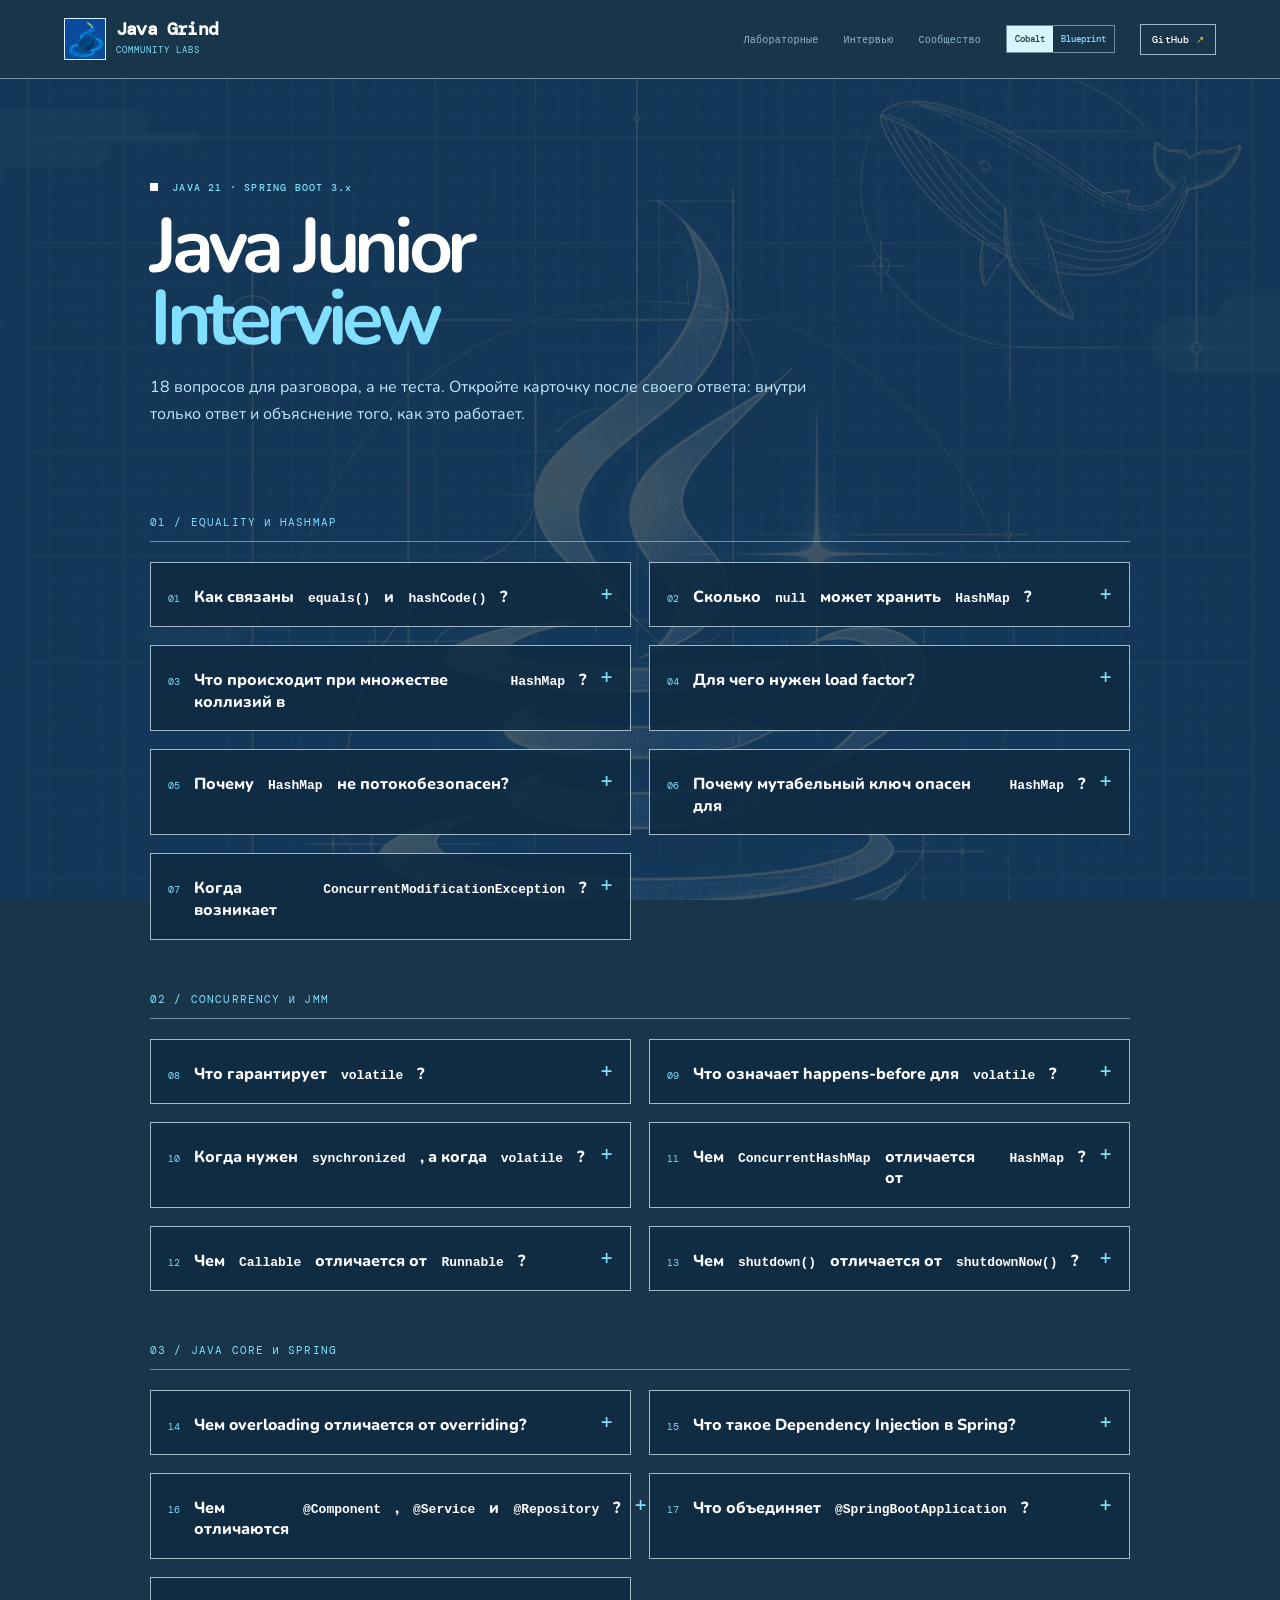
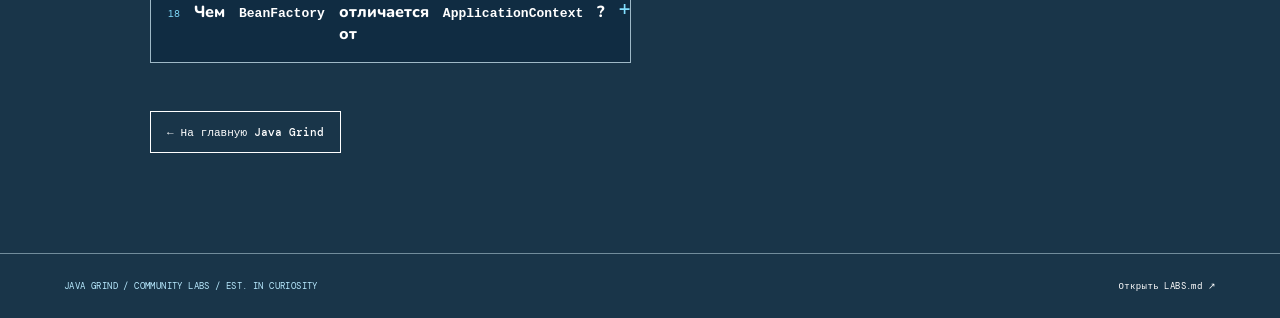
==== web/interview.html @ 09cecf31 "Java inteview" ====
<!doctype html>
<html lang="ru">
  <head>
    <meta charset="UTF-8" />
    <meta name="viewport" content="width=device-width, initial-scale=1.0" />
    <meta name="description" content="Java Junior Interview: 18 вопросов с ответами и объяснениями для Java 21 и Spring Boot 3.x" />
    <title>Java Junior Interview — Java Grind</title>
    <link id="favicon" rel="icon" type="image/png" href="favicon.png" />
    <link rel="stylesheet" href="styles.css" />
  </head>
  <body class="sky-theme">
    <div class="sky-bg" aria-hidden="true"><i class="cloud cloud-one"></i><i class="cloud cloud-two"></i><i class="cloud cloud-three"></i></div>
    <header class="site-header">
      <a class="brand" href="index.html" aria-label="Java Grind — на главную"><span class="brand-orb"><img src="assets/java-grind-mark-blueprint.png" alt="" /></span><span><b>Java</b> Grind<small>community labs</small></span></a>
      <nav aria-label="Основная навигация">
        <a href="index.html#map">Лабораторные</a><a href="interview.html" aria-current="page">Интервью</a><a href="index.html#contribute">Сообщество</a>
        <div class="theme-switch" role="group" aria-label="Цветовая схема сайта"><button type="button" data-theme="sky">Cobalt</button><button type="button" data-theme="cloud">Blueprint</button></div>
        <a class="github-link" href="https://github.com/Java-Grind" target="_blank" rel="noreferrer">GitHub <span>↗</span></a>
      </nav>
    </header>
    <main class="interview-page">
      <div class="page-intro">
        <p class="eyebrow"><span></span> JAVA 21 · SPRING BOOT 3.x</p>
        <h1>Java Junior<br /><em>Interview</em></h1>
        <p class="lead">18 вопросов для разговора, а не теста. Откройте карточку после своего ответа: внутри только ответ и объяснение того, как это работает.</p>
      </div>
      <section class="interview-grid" aria-label="Вопросы Java Junior Interview">
        <h2 class="interview-group">01 / EQUALITY И HASHMAP</h2>
        <details class="qa-card"><summary><span class="qa-number">01</span>Как связаны <code>equals()</code> и <code>hashCode()</code>?</summary><div class="qa-content"><p><strong>Ответ.</strong> Если объекты равны по <code>equals()</code>, их <code>hashCode()</code> обязан совпадать; обратное неверно.</p><p><strong>Объяснение.</strong> Одинаковый хеш не является уникальным ID: возможны коллизии. <code>HashMap</code> сначала выбирает бакет по хешу, затем сравнивает ключи через <code>equals()</code>.</p></div></details>
        <details class="qa-card"><summary><span class="qa-number">02</span>Сколько <code>null</code> может хранить <code>HashMap</code>?</summary><div class="qa-content"><p><strong>Ответ.</strong> Один ключ <code>null</code> и сколько угодно значений <code>null</code>.</p><p><strong>Объяснение.</strong> Ключи уникальны: повторный <code>put(null, value)</code> заменит прежнее значение. <code>ConcurrentHashMap</code> не разрешает <code>null</code> ни для ключей, ни для значений.</p></div></details>
        <details class="qa-card"><summary><span class="qa-number">03</span>Что происходит при множестве коллизий в <code>HashMap</code>?</summary><div class="qa-content"><p><strong>Ответ.</strong> Длинная цепочка элементов в бакете может стать красно-чёрным деревом.</p><p><strong>Объяснение.</strong> Это снижает худший поиск с O(n) до O(log n). В Java 8+ переход зависит от длины цепочки и размера таблицы; это деталь реализации, не контракт API.</p></div></details>
        <details class="qa-card"><summary><span class="qa-number">04</span>Для чего нужен load factor?</summary><div class="qa-content"><p><strong>Ответ.</strong> Он определяет, когда таблицу нужно увеличить.</p><p><strong>Объяснение.</strong> При стандартном factor <code>0.75</code> у capacity 16 порог равен 12. Большее значение экономит память, но повышает вероятность коллизий.</p></div></details>
        <details class="qa-card"><summary><span class="qa-number">05</span>Почему <code>HashMap</code> не потокобезопасен?</summary><div class="qa-content"><p><strong>Ответ.</strong> Параллельные изменения могут потерять данные или показать неконсистентное состояние.</p><p><strong>Объяснение.</strong> <code>put()</code> состоит из нескольких действий: поиск бакета, изменение цепочки, иногда resize и публикация результата. Для конкурентной записи используйте подходящую синхронизацию или <code>ConcurrentHashMap</code>.</p></div></details>
        <details class="qa-card"><summary><span class="qa-number">06</span>Почему мутабельный ключ опасен для <code>HashMap</code>?</summary><div class="qa-content"><p><strong>Ответ.</strong> Ключ может перестать находиться после изменения.</p><p><strong>Объяснение.</strong> Если изменить поле из <code>equals()</code>/<code>hashCode()</code>, объект останется в старом бакете, а поиск начнётся по новому хешу. Выбирайте immutable-ключи: <code>String</code>, <code>UUID</code>, <code>record</code>.</p></div></details>
        <details class="qa-card"><summary><span class="qa-number">07</span>Когда возникает <code>ConcurrentModificationException</code>?</summary><div class="qa-content"><p><strong>Ответ.</strong> При структурном изменении обычной коллекции во время fail-fast итерации не через сам итератор.</p><p><strong>Объяснение.</strong> В одном потоке удаляйте через <code>Iterator.remove()</code> или <code>removeIf</code>. Исключение не является гарантией потокобезопасности.</p></div></details>

        <h2 class="interview-group">02 / CONCURRENCY И JMM</h2>
        <details class="qa-card"><summary><span class="qa-number">08</span>Что гарантирует <code>volatile</code>?</summary><div class="qa-content"><p><strong>Ответ.</strong> Видимость изменений и ограничения упорядочивания, но не атомарность составных операций.</p><p><strong>Объяснение.</strong> <code>volatile boolean running</code> подходит для флага. <code>counter++</code> — это чтение, вычисление и запись, поэтому нужен <code>AtomicInteger</code> или синхронизация.</p></div></details>
        <details class="qa-card"><summary><span class="qa-number">09</span>Что означает happens-before для <code>volatile</code>?</summary><div class="qa-content"><p><strong>Ответ.</strong> Запись в volatile-переменную happens-before последующему чтению этой же переменной другим потоком.</p><p><strong>Объяснение.</strong> Это правило Java Memory Model обеспечивает наблюдаемость записанного состояния через volatile-флаг.</p></div></details>
        <details class="qa-card"><summary><span class="qa-number">10</span>Когда нужен <code>synchronized</code>, а когда <code>volatile</code>?</summary><div class="qa-content"><p><strong>Ответ.</strong> <code>volatile</code> — для видимости простого состояния, <code>synchronized</code> — для связанных операций.</p><p><strong>Объяснение.</strong> Проверка и изменение, например «если есть место, забронировать», должны выполняться атомарно; одного <code>volatile</code> здесь недостаточно.</p></div></details>
        <details class="qa-card"><summary><span class="qa-number">11</span>Чем <code>ConcurrentHashMap</code> отличается от <code>HashMap</code>?</summary><div class="qa-content"><p><strong>Ответ.</strong> Он создан для безопасного конкурентного доступа.</p><p><strong>Объяснение.</strong> Современная реализация использует CAS и локальную синхронизацию. Последовательность <code>get()</code> + <code>put()</code> всё равно не атомарна: для неё есть <code>compute()</code> и <code>putIfAbsent()</code>.</p></div></details>
        <details class="qa-card"><summary><span class="qa-number">12</span>Чем <code>Callable</code> отличается от <code>Runnable</code>?</summary><div class="qa-content"><p><strong>Ответ.</strong> <code>Callable</code> возвращает результат и может бросать checked exceptions.</p><p><strong>Объяснение.</strong> <code>Runnable.run()</code> возвращает <code>void</code>. При отправке <code>Callable</code> в executor результат получают через <code>Future.get()</code>.</p></div></details>
        <details class="qa-card"><summary><span class="qa-number">13</span>Чем <code>shutdown()</code> отличается от <code>shutdownNow()</code>?</summary><div class="qa-content"><p><strong>Ответ.</strong> Первый метод не принимает новые задачи и ждёт уже поданные; второй запрашивает немедленную остановку.</p><p><strong>Объяснение.</strong> <code>shutdownNow()</code> прерывает работающие потоки и возвращает невыполненные задачи, но задача должна сама корректно реагировать на interrupt.</p></div></details>

        <h2 class="interview-group">03 / JAVA CORE И SPRING</h2>
        <details class="qa-card"><summary><span class="qa-number">14</span>Чем overloading отличается от overriding?</summary><div class="qa-content"><p><strong>Ответ.</strong> Overloading выбирается компилятором по параметрам; overriding — во время выполнения по реальному типу объекта.</p><p><strong>Объяснение.</strong> Перегрузка — методы с одинаковым именем и разными списками параметров. Переопределение — новая реализация у подкласса; <code>static</code>, <code>private</code> и <code>final</code> методы не переопределяются.</p></div></details>
        <details class="qa-card"><summary><span class="qa-number">15</span>Что такое Dependency Injection в Spring?</summary><div class="qa-content"><p><strong>Ответ.</strong> Контейнер передаёт зависимости объекту вместо того, чтобы объект создавал их сам.</p><p><strong>Объяснение.</strong> Предпочтительна constructor injection: обязательные зависимости видны в сигнатуре и класс проще тестировать. В Spring Boot 3.x при единственном конструкторе <code>@Autowired</code> не нужен.</p></div></details>
        <details class="qa-card"><summary><span class="qa-number">16</span>Чем отличаются <code>@Component</code>, <code>@Service</code> и <code>@Repository</code>?</summary><div class="qa-content"><p><strong>Ответ.</strong> Это стереотипы компонентов Spring с разной ролью.</p><p><strong>Объяснение.</strong> Все находятся component scan. <code>@Service</code> обозначает бизнес-логику, <code>@Repository</code> — слой данных и перевод persistence-исключений, <code>@Component</code> — общий вариант.</p></div></details>
        <details class="qa-card"><summary><span class="qa-number">17</span>Что объединяет <code>@SpringBootApplication</code>?</summary><div class="qa-content"><p><strong>Ответ.</strong> Конфигурацию, component scanning и auto-configuration.</p><p><strong>Объяснение.</strong> Это композиция <code>@SpringBootConfiguration</code>, <code>@EnableAutoConfiguration</code> и <code>@ComponentScan</code>. Поэтому главный класс обычно размещают в корневом пакете.</p></div></details>
        <details class="qa-card"><summary><span class="qa-number">18</span>Чем <code>BeanFactory</code> отличается от <code>ApplicationContext</code>?</summary><div class="qa-content"><p><strong>Ответ.</strong> <code>BeanFactory</code> — минимальный IoC-контейнер; <code>ApplicationContext</code> — более функциональная надстройка.</p><p><strong>Объяснение.</strong> Контекст добавляет события, ресурсы, i18n, environment и обычную инфраструктуру Spring. В Spring Boot-приложении используют именно <code>ApplicationContext</code>.</p></div></details>
      </section>
      <a class="button button-quiet interview-return" href="index.html">← На главную Java Grind</a>
    </main>
    <footer><span>JAVA GRIND / COMMUNITY LABS / EST. IN CURIOSITY</span><a href="../LABS.md">Открыть LABS.md ↗</a></footer>
    <script src="app.js"></script>
  </body>
</html>
---- web/styles.css ----
@import url('https://fonts.googleapis.com/css2?family=DM+Mono:wght@400;500&family=Nunito:wght@400;600;700;800;900&family=Playfair+Display:ital,wght@0,500;0,600;1,500;1,600&display=swap');

:root { --ink:#243f77; --deep:#163465; --blue:#75bdf0; --sky:#bde8ff; --cloud:#fffdf7; --cream:#fff8e8; --mint:#b9edce; --grass:#79c88f; --peach:#ffc3ac; --yellow:#ffe47a; --line:rgba(36,63,119,.17); --mono:"DM Mono",ui-monospace,monospace; --round:"Nunito",ui-rounded,system-ui,sans-serif; }
* { box-sizing:border-box; }
html { scroll-behavior:smooth; }
body { min-width:320px; margin:0; overflow-x:hidden; color:var(--ink); background:var(--cream); font-family:var(--round); }
a { color:inherit; }
.sky-bg { position:fixed; z-index:-1; inset:0; overflow:hidden; pointer-events:none; background:linear-gradient(180deg,#d8f1ff 0,#fff7df 58%,#eaffd8 100%); }
.cloud { position:absolute; width:180px; height:41px; border-radius:50px; opacity:.65; background:rgba(255,255,255,.82); filter:blur(1px); box-shadow:44px -23px 0 -7px rgba(255,255,255,.78),104px -8px 0 -15px rgba(255,255,255,.74); }
.cloud-one { top:14%; left:-70px; }.cloud-two { top:36%; right:-83px; transform:scale(1.35); }.cloud-three { top:68%; left:8%; transform:scale(.55); }
.site-header { height:79px; padding:0 clamp(18px,5vw,78px); display:flex; align-items:center; justify-content:space-between; border-bottom:1px solid var(--line); background:rgba(255,253,247,.69); backdrop-filter:blur(14px); position:relative; z-index:4; }
.brand { display:flex; align-items:center; gap:10px; text-decoration:none; line-height:.87; font-size:21px; font-weight:900; letter-spacing:-1.2px; }.brand b { color:#f58070; }.brand small { display:block; margin-top:6px; color:#7391bb; font:9px var(--mono); letter-spacing:.4px; text-transform:uppercase; }
.brand-orb { width:39px; height:39px; display:grid; place-items:center; overflow:hidden; border:2px solid var(--ink); border-radius:50%; background:linear-gradient(140deg,var(--yellow),#ffe9a5 45%,var(--sky)); box-shadow:2px 3px 0 var(--ink); }.brand-orb img { width:31px; height:31px; object-fit:contain; }
nav { display:flex; align-items:center; gap:25px; font:500 11px var(--mono); } nav a { text-decoration:none; } nav > a:not(.github-link) { opacity:.72; } nav > a:not(.github-link):hover { opacity:1; color:#f16e65; }
.github-link { padding:8px 11px; border:1px solid var(--ink); border-radius:99px; background:var(--cloud); box-shadow:2px 2px 0 var(--ink); }.github-link span { color:#f16e65; }
.theme-switch { display:flex; gap:2px; padding:3px; border:1px solid var(--line); border-radius:99px; background:rgba(255,255,255,.65); }.theme-switch button { padding:5px 7px; border:0; border-radius:99px; background:transparent; color:#6683ae; cursor:pointer; font:500 9px var(--mono); }.theme-switch button.active { color:var(--deep); background:var(--yellow); }
.hero { max-width:1450px; min-height:620px; margin:auto; padding:clamp(64px,10vw,132px) clamp(20px,9vw,138px) 90px; display:grid; grid-template-columns:minmax(0,1fr) minmax(330px,.83fr); gap:clamp(30px,8vw,130px); align-items:center; }
.eyebrow { margin:0 0 17px; color:#5a86b3; font:500 10px var(--mono); letter-spacing:.8px; }.eyebrow span { display:inline-block; width:8px; height:8px; margin-right:7px; border-radius:50%; background:#ff9c91; box-shadow:0 0 0 4px rgba(255,156,145,.22); }
h1,h2,p { margin-top:0; }.hero h1 { max-width:750px; margin-bottom:22px; color:var(--deep); font-size:clamp(45px,6.3vw,88px); line-height:.92; letter-spacing:-.07em; font-weight:900; }.hero h1 em,.section-intro em,.contribute em,.lab-detail h2 em { color:#f28173; font-family:"Playfair Display",Georgia,serif; font-weight:500; letter-spacing:-.09em; }
.lead { max-width:520px; color:#52749c; font-size:16px; line-height:1.65; }.hero-actions { display:flex; flex-wrap:wrap; gap:10px; margin-top:30px; }.button { display:inline-flex; align-items:center; justify-content:center; gap:12px; padding:13px 16px; border:1px solid var(--ink); border-radius:8px; text-decoration:none; font:500 11px var(--mono); transition:transform .2s,box-shadow .2s; }.button:hover { transform:translate(-2px,-2px); box-shadow:5px 5px 0 var(--ink); }.button-primary { background:var(--deep); color:#fff9e7; }.button-primary span { color:var(--yellow); }.button-quiet { background:rgba(255,255,255,.55); }.free-note { margin:22px 0 0; color:#6685ac; font-size:11px; font-weight:700; }.free-note i { display:inline-grid; place-items:center; width:16px; height:16px; margin-right:4px; border-radius:50%; background:var(--mint); color:var(--deep); font-style:normal; }
.mascot-scene { min-height:412px; position:relative; padding:35px 16px 22px; border:2px solid var(--ink); border-radius:15px; background:linear-gradient(160deg,rgba(255,255,255,.9),rgba(222,245,255,.91) 65%,rgba(221,255,205,.94)); box-shadow:9px 10px 0 rgba(36,63,119,.14),inset 0 0 0 4px rgba(255,255,255,.72); overflow:hidden; transform:rotate(1.4deg); }
.window-title,.map-window-title { position:absolute; top:0; left:0; right:0; height:28px; display:flex; align-items:center; justify-content:space-between; padding:0 10px; border-bottom:1px solid rgba(36,63,119,.3); background:linear-gradient(90deg,#8ecff7,#d4efff 65%,#ffe8b3); color:var(--deep); font:500 9px var(--mono); }.window-title span { width:10px; height:10px; border:1px solid var(--deep); border-radius:50%; background:#ffab9f; }.window-title i { font-style:normal; letter-spacing:2px; }.mascot { position:absolute; z-index:1; right:-2%; bottom:-8%; width:min(108%,480px); height:auto; filter:drop-shadow(0 14px 12px rgba(47,100,142,.19)); animation:float 5.5s ease-in-out infinite; }
.mascot-label { position:absolute; z-index:2; padding:9px 12px; border:1px solid var(--ink); border-radius:8px; background:#fffdf5; box-shadow:3px 3px 0 rgba(36,63,119,.18); color:#6381aa; font:9px/1.35 var(--mono); }.mascot-label b { color:var(--deep); }.label-one { top:76px; left:18px; transform:rotate(-5deg); }.label-two { right:20px; bottom:103px; transform:rotate(4deg); }.status-bar { position:absolute; z-index:3; right:0; bottom:0; left:0; display:flex; justify-content:space-between; padding:7px 11px; border-top:1px solid rgba(36,63,119,.25); background:rgba(255,255,255,.73); color:#52769c; font:500 8px var(--mono); }.status-bar span:first-child { color:#4caa7b; }
.map-section { padding:clamp(74px,10vw,136px) clamp(20px,9vw,138px); display:grid; grid-template-columns:minmax(210px,.55fr) minmax(510px,1.45fr); gap:clamp(45px,8vw,135px); background:rgba(255,252,240,.7); border-top:1px solid rgba(255,255,255,.8); }.section-intro h2,.contribute h2 { margin-bottom:20px; color:var(--deep); font-size:clamp(36px,4vw,58px); line-height:.94; letter-spacing:-.065em; }.section-intro > p:last-child { max-width:315px; color:#5a7ca1; font-size:14px; line-height:1.65; }
.constellation { min-height:465px; position:relative; overflow:hidden; border:2px solid var(--ink); border-radius:12px; background-color:#eaf9ff; background-image:linear-gradient(rgba(117,189,240,.13) 1px,transparent 1px),linear-gradient(90deg,rgba(117,189,240,.13) 1px,transparent 1px); background-size:19px 19px; box-shadow:8px 9px 0 rgba(36,63,119,.13); }.map-window-title { position:relative; z-index:2; background:linear-gradient(90deg,#83c9f3,#d6f0ff 70%,#c8efd4); }.routes { position:absolute; inset:28px 0 0; width:100%; height:calc(100% - 28px); }.route { fill:none; stroke:#82bfe8; stroke-width:1.5; stroke-dasharray:5 7; opacity:.75; transition:stroke-dashoffset .6s,opacity .4s; }.route-main { stroke:#f58a7f; stroke-width:2.3; }.route-draft { opacity:.38; }.constellation.is-routed .route { stroke-dashoffset:-60; opacity:1; }.constellation.is-routed .route-draft { stroke:#6fb98b; }
.lab-node,.action-node { position:absolute; z-index:1; text-decoration:none; transition:transform .24s,box-shadow .24s; }.lab-node:hover,.action-node:hover { transform:translate(-3px,-4px) rotate(0); box-shadow:7px 7px 0 rgba(36,63,119,.85); }.lab-live { width:216px; left:calc(50% - 108px); top:128px; padding:16px; border:1px solid var(--ink); border-radius:9px; background:linear-gradient(135deg,#fff0aa,#ffd3ad); box-shadow:5px 5px 0 var(--ink); transform:rotate(-2deg); }.node-number,.status { font:500 9px var(--mono); }.node-icon { display:block; margin:18px 0 11px; color:#f2766c; font-size:29px; }.lab-live strong,.lab-live small { display:block; }.lab-live strong { color:var(--deep); font-size:18px; letter-spacing:-.7px; }.lab-live small { margin-top:4px; color:#57759d; font:9px var(--mono); }.status { display:inline-block; margin-top:17px; padding:4px 6px; border:1px solid var(--ink); border-radius:99px; color:var(--deep); }
.action-node { width:149px; padding:13px 14px; border:1px solid #7cafd1; border-radius:7px; background:#fffef9; box-shadow:2px 3px 0 rgba(36,63,119,.1); }.action-node span { display:block; color:#e68378; font:9px var(--mono); }.action-node strong { display:block; margin-top:14px; color:var(--deep); font-size:12px; }.action-node small { display:block; margin-top:4px; color:#6383a8; font:9px var(--mono); }.action-idea { left:7%; top:65px; }.action-repo { right:4%; top:67px; }.action-pr { right:3%; bottom:54px; }.map-toggle { position:absolute; z-index:2; left:20px; bottom:18px; padding:0; border:0; background:none; color:var(--deep); cursor:pointer; font:500 10px var(--mono); }.map-toggle span { margin-left:7px; color:#f2776d; font-size:17px; }.tiny-whale { position:absolute; z-index:1; right:29%; bottom:23%; color:#81c5ee; font-size:37px; font-style:normal; transform:rotate(-12deg); }
.lab-detail { padding:76px clamp(20px,9vw,138px); display:grid; grid-template-columns:.55fr 1.25fr 1fr; gap:45px; align-items:start; color:#f6fbff; background:linear-gradient(125deg,#244b86,#163465 65%,#2e6691); }.detail-label,.lab-id { font:500 10px var(--mono); letter-spacing:.8px; }.detail-label { color:var(--yellow); }.lab-id { color:#a8d5f2; }.lab-id span { color:#ffaca2; }.lab-detail h2 { font-size:clamp(29px,3.4vw,50px); line-height:.95; letter-spacing:-.06em; }.detail-copy { color:#d6e9f8; font-size:14px; line-height:1.65; }.text-link { display:inline-block; margin-top:18px; padding-bottom:4px; border-bottom:1px solid var(--yellow); color:var(--yellow); font:500 11px var(--mono); text-decoration:none; }.text-link span { margin-left:8px; }
.contribute { padding:clamp(73px,10vw,126px) clamp(20px,9vw,138px); display:grid; grid-template-columns:1fr 1fr; gap:50px; background:linear-gradient(110deg,#c4f0d1,#e6ffd2 48%,#fff5be); }.contribute-copy { max-width:430px; }.contribute-copy > p { font-size:17px; line-height:1.55; }.steps { display:flex; flex-wrap:wrap; align-items:center; gap:10px; margin:29px 0; font:500 10px var(--mono); }.steps span { padding:8px 10px; border:1px solid var(--ink); border-radius:99px; background:rgba(255,255,255,.45); }.steps i { color:#f17d70; font-size:18px; font-style:normal; }
footer { display:flex; justify-content:space-between; gap:15px; padding:26px clamp(20px,5vw,78px); background:#143464; color:#afd0ec; font:9px var(--mono); letter-spacing:.4px; } footer a { color:#fff0a8; text-decoration:none; }
.cloud-theme { --sky:#c6daf4; --mint:#cbdcff; --grass:#9bb9da; --yellow:#d9e1ff; --peach:#e2c7ff; }.cloud-theme .sky-bg { background:linear-gradient(180deg,#c9d7ef,#f0efff 52%,#e6f6ff); }.cloud-theme .hero h1 em,.cloud-theme .section-intro em,.cloud-theme .contribute em,.cloud-theme .lab-detail h2 em { color:#7887d7; }.cloud-theme .mascot-scene { background:linear-gradient(160deg,#f8f9ff,#d8e7ff 67%,#e5f1ff); }.cloud-theme .brand b,.cloud-theme .node-icon,.cloud-theme .action-node span,.cloud-theme .map-toggle span { color:#7481ce; }
@keyframes float { 50% { transform:translateY(-12px) rotate(-1deg); } }
@media (max-width:980px) { .hero,.map-section { grid-template-columns:1fr; }.hero { gap:55px; }.mascot-scene { max-width:580px; width:100%; justify-self:end; }.map-section { gap:38px; }.lab-detail { grid-template-columns:.5fr 1.3fr; }.detail-copy { grid-column:2; } }
@media (max-width:680px) { .site-header { height:68px; }.brand { font-size:18px; }.brand-orb { width:34px; height:34px; } nav { gap:10px; }.site-header nav > a:not(.github-link) { display:none; }.theme-switch button { padding:5px; }.github-link { padding:7px 8px; }.hero { min-height:0; padding-top:70px; padding-bottom:70px; }.hero h1 { font-size:clamp(43px,13vw,68px); }.mascot-scene { min-height:350px; transform:none; }.mascot { width:112%; right:-9%; }.label-two { right:10px; bottom:92px; }.map-section { padding-top:68px; }.constellation { min-height:530px; }.lab-live { top:175px; left:calc(50% - 108px); }.action-idea { top:58px; left:4%; }.action-repo { top:61px; right:3%; }.action-pr { right:calc(50% - 74px); bottom:58px; }.tiny-whale { display:none; }.lab-detail { grid-template-columns:1fr; gap:15px; padding-top:62px; padding-bottom:62px; }.detail-copy { grid-column:auto; }.contribute { grid-template-columns:1fr; gap:25px; }.contribute h2 { font-size:44px; } footer { flex-direction:column; } }
@media (max-width:430px) { .theme-switch { display:none; }.mascot-scene { min-height:310px; }.label-one { top:52px; }.mascot { width:117%; }.action-node { width:132px; }.action-node strong { font-size:11px; } }

/* Blueprint + Cobalt2 skin: technical clarity under the There No Whale mascot. */
:root { --ink:#d8f4ff; --deep:#193549; --blue:#0088cc; --sky:#0066cc; --cloud:#102b42; --cream:#193549; --mint:#00aa88; --grass:#00aa88; --peach:#ff9d00; --yellow:#ffc600; --line:rgba(105,203,255,.27); }
body { color:var(--ink); background:#193549; }
.sky-bg { background:#193549 linear-gradient(115deg,rgba(25,53,73,.26),rgba(0,73,143,.14)),url("assets/blueprint-grid.jpg") center/cover fixed; }
.cloud { opacity:.24; background:#7bdcff; box-shadow:44px -23px 0 -7px #7bdcff,104px -8px 0 -15px #7bdcff; }
.site-header { background:rgba(25,53,73,.88); border-color:var(--line); }.brand { color:#fff; }.brand b { color:#ffc600; }.brand small { color:#79dfff; }.brand-orb { border-color:#ffc600; background:#193549; box-shadow:2px 3px 0 #0088cc; }
nav > a:not(.github-link) { color:#bfeaff; }.github-link { border-color:#0088cc; background:#102b42; color:#fff; box-shadow:2px 2px 0 #0088cc; }.github-link span { color:#ffc600; }.theme-switch { border-color:#0088cc; background:#102b42; }.theme-switch button { color:#8bdcff; }.theme-switch button.active { color:#193549; background:#ffc600; }
.eyebrow { color:#79dfff; }.eyebrow span { background:#ffc600; box-shadow:0 0 0 4px rgba(255,198,0,.18); }.hero h1 { color:#fff; text-shadow:3px 3px 0 rgba(0,102,204,.33); }.hero h1 em,.section-intro em,.contribute em,.lab-detail h2 em { color:#ffc600; }.lead,.free-note { color:#bfeaff; }.free-note i { background:#00aa88; color:#fff; }.button { border-color:#0088cc; }.button-primary { background:#ffc600; color:#193549; }.button-primary span { color:#0066cc; }.button-quiet { background:#102b42; color:#d8f4ff; }
.mascot-scene { border-color:#0088cc; background-color:#102b42; background-image:linear-gradient(rgba(103,215,255,.14) 1px,transparent 1px),linear-gradient(90deg,rgba(103,215,255,.14) 1px,transparent 1px),radial-gradient(circle at 70% 30%,rgba(0,136,204,.38),transparent 32%); background-size:17px 17px,17px 17px,auto; box-shadow:9px 10px 0 rgba(0,0,0,.22),inset 0 0 0 4px rgba(0,136,204,.15); }.window-title,.map-window-title { border-color:#0088cc; background:linear-gradient(90deg,#0066cc,#0088cc 70%,#00aa88); color:#fff; }.window-title span { border-color:#fff; background:#ffc600; }.mascot { filter:drop-shadow(0 14px 12px rgba(0,0,0,.38)); }.mascot-label { border-color:#0088cc; background:#193549; color:#8bdcff; box-shadow:3px 3px 0 rgba(0,0,0,.32); }.mascot-label b { color:#ffc600; }.status-bar { border-color:#0088cc; background:rgba(16,43,66,.86); color:#8bdcff; }.status-bar span:first-child { color:#4bffc9; }
.map-section { background:rgba(11,37,57,.92); border-color:rgba(0,136,204,.4); }.section-intro h2 { color:#fff; }.section-intro > p:last-child { color:#bfeaff; }.constellation { border-color:#0088cc; background-color:#193549; background-image:linear-gradient(rgba(103,215,255,.14) 1px,transparent 1px),linear-gradient(90deg,rgba(103,215,255,.14) 1px,transparent 1px); box-shadow:8px 9px 0 rgba(0,0,0,.28); }.map-window-title { background:linear-gradient(90deg,#0066cc,#0088cc 70%,#00aa88); }.route { stroke:#00a8ff; }.route-main { stroke:#ffc600; }.constellation.is-routed .route-draft { stroke:#4bffc9; }
.lab-live { border-color:#ffc600; background:linear-gradient(135deg,#17405e,#102b42); box-shadow:5px 5px 0 #0088cc; }.node-icon,.action-node span,.map-toggle span { color:#ffc600; }.lab-live strong { color:#fff; }.lab-live small { color:#8bdcff; }.status { border-color:#00aa88; color:#4bffc9; }.action-node { border-color:#0088cc; background:#102b42; box-shadow:2px 3px 0 rgba(0,0,0,.22); }.action-node strong { color:#fff; }.action-node small { color:#8bdcff; }.map-toggle { color:#d8f4ff; }.tiny-whale { color:#4bffc9; }
.lab-detail { background:linear-gradient(125deg,#102b42,#193549 65%,#164761); }.detail-label { color:#ffc600; }.lab-id { color:#8bdcff; }.lab-id span { color:#ffc600; }.detail-copy { color:#c9ebff; }.text-link { border-color:#ffc600; color:#ffc600; }.contribute { background:linear-gradient(110deg,#0d4562,#193549 58%,#102b42); }.contribute h2,.contribute-copy > p { color:#fff; }.steps span { border-color:#0088cc; background:#102b42; color:#d8f4ff; }.steps i { color:#ffc600; } footer { background:#102b42; border-top:1px solid #0088cc; color:#8bdcff; } footer a { color:#ffc600; }
.cloud-theme { --yellow:#4bffc9; --peach:#70baff; }.cloud-theme .sky-bg { background:#102b42 linear-gradient(115deg,rgba(16,43,66,.34),rgba(0,170,136,.1)),url("assets/blueprint-grid.jpg") center/cover fixed; filter:hue-rotate(18deg) saturate(.78); }.cloud-theme .hero h1 em,.cloud-theme .section-intro em,.cloud-theme .contribute em,.cloud-theme .lab-detail h2 em { color:#4bffc9; }.cloud-theme .mascot-scene { background-color:#102b42; background-image:linear-gradient(rgba(79,255,201,.12) 1px,transparent 1px),linear-gradient(90deg,rgba(79,255,201,.12) 1px,transparent 1px); }

/* Blueprint is constructed, not soft: one square-corner language everywhere. */
.brand-orb,.github-link,.theme-switch,.theme-switch button,.button,.mascot-scene,.mascot-label,.constellation,.lab-live,.action-node,.status,.steps span { border-radius:0; }
.brand-orb { width:42px; height:42px; transform:rotate(45deg); }.brand-orb img { width:38px; height:38px; transform:rotate(-45deg); }
.theme-switch { padding:0; gap:0; }.theme-switch button { padding:7px 8px; }.github-link { box-shadow:3px 3px 0 #0088cc; }
.button,.lab-live,.action-node,.mascot-label { box-shadow:4px 4px 0 rgba(0,0,0,.28); }.status { border-left-width:3px; }

/* Keep the blueprint visible without sacrificing the primary message. */
.hero .lead { max-width:540px; margin-bottom:0; padding:14px 17px; border:1px solid #0088cc; border-left:4px solid #ffc600; background:rgba(16,43,66,.93); color:#fff; box-shadow:4px 4px 0 rgba(0,0,0,.24); }
.free-note { display:inline-flex; align-items:center; padding:8px 11px; border:1px solid rgba(0,136,204,.85); background:rgba(16,43,66,.9); color:#d8f4ff; box-shadow:3px 3px 0 rgba(0,0,0,.22); }

/* Java Grind blueprint system, based on the supplied engineering reference. */
body { background:#193549; }
.sky-bg { opacity:.16; background:#193549 url("assets/java-grind-blueprint-reference.png") center top/cover fixed; filter:none; }
.site-header { border-bottom:1px solid rgba(220,246,255,.48); background:#193549; backdrop-filter:none; }
.brand { font-family:var(--mono); font-size:18px; letter-spacing:-.8px; }.brand b { color:#fff; }.brand small { color:#82dfff; letter-spacing:1px; }.brand-orb { border:1px solid #d8f4ff; background:#0b4a9c; box-shadow:none; transform:none; }.brand-orb img { width:39px; height:39px; transform:none; }
nav { font-size:10px; letter-spacing:.25px; }.github-link,.theme-switch,.theme-switch button,.button,.mascot-scene,.mascot-label,.constellation,.lab-live,.action-node,.status,.steps span { border-radius:0; }
.github-link { border-color:rgba(220,246,255,.7); background:#193549; box-shadow:none; }.theme-switch { border-color:rgba(220,246,255,.45); background:#193549; }.theme-switch button.active { background:#d8f4ff; color:#193549; }
.hero { min-height:650px; padding-top:clamp(72px,10vw,132px); padding-bottom:clamp(72px,9vw,110px); align-items:center; }.hero h1 { color:#fff; font-family:var(--round); font-size:clamp(46px,6.1vw,82px); text-shadow:none; }.hero h1 em,.section-intro em,.contribute em,.lab-detail h2 em { color:#82dfff; font-family:inherit; font-style:normal; font-weight:900; letter-spacing:inherit; }.eyebrow { color:#82dfff; letter-spacing:1.2px; }.eyebrow span { border-radius:0; background:#fff; box-shadow:none; }.hero .lead { border-color:rgba(220,246,255,.62); border-left:1px solid #fff; background:rgba(25,53,73,.9); box-shadow:none; }.hero-actions { margin-top:20px; }.button { border-color:#fff; box-shadow:none; }.button:hover { box-shadow:none; transform:translate(-1px,-1px); }.button-primary { background:#fff; color:#193549; }.button-primary span { color:#0066cc; }.button-quiet { background:#193549; color:#fff; }.free-note { border-color:rgba(220,246,255,.55); background:rgba(25,53,73,.9); box-shadow:none; }.free-note i { border-radius:0; background:#82dfff; color:#193549; }
.mascot-scene { min-height:520px; padding:31px 0 0; border:1px solid rgba(220,246,255,.75); background:#0b4a9c url("assets/java-grind-blueprint-reference.png") center/cover no-repeat; box-shadow:none; transform:none; }.mascot-scene::after { content:"JAVA GRIND / BLUEPRINT 01"; position:absolute; right:12px; bottom:9px; color:rgba(255,255,255,.82); font:9px var(--mono); letter-spacing:1px; }.window-title { height:30px; border-color:rgba(220,246,255,.6); background:rgba(25,53,73,.74); color:#fff; }.window-title span { border-color:#fff; background:#82dfff; }.mascot,.mascot-label { display:none; }.status-bar { border-color:rgba(220,246,255,.55); background:rgba(25,53,73,.87); color:#d8f4ff; }
.map-section { border-top:1px solid rgba(220,246,255,.35); background:#102b42; }.section-intro h2 { color:#fff; }.section-intro > p:last-child { color:#c9ebff; }.constellation { border-color:rgba(220,246,255,.75); background-color:#0b4a9c; background-image:linear-gradient(rgba(220,246,255,.16) 1px,transparent 1px),linear-gradient(90deg,rgba(220,246,255,.16) 1px,transparent 1px); background-size:24px 24px; box-shadow:none; }.map-window-title { border-color:rgba(220,246,255,.6); background:#193549; color:#fff; }.route { stroke:#b3eaff; }.route-main { stroke:#fff; }.lab-live { border-color:#fff; background:#193549; box-shadow:none; transform:none; }.lab-live:hover,.action-node:hover { box-shadow:none; transform:translate(-2px,-2px); }.node-icon,.action-node span,.map-toggle span { color:#82dfff; }.lab-live strong,.action-node strong { color:#fff; }.lab-live small,.action-node small { color:#b8eaff; }.status { border-color:#82dfff; color:#82dfff; }.action-node { border-color:rgba(220,246,255,.75); background:#193549; box-shadow:none; }.map-toggle { color:#fff; }.tiny-whale { color:#fff; }
.lab-detail { border-top:1px solid rgba(220,246,255,.38); background:#193549; }.detail-label { color:#82dfff; }.lab-id { color:#b8eaff; }.lab-id span { color:#fff; }.detail-copy { color:#d8f4ff; }.text-link { border-color:#fff; color:#fff; }.contribute { border-top:1px solid rgba(220,246,255,.38); background:#0b4a9c; }.contribute h2,.contribute-copy > p { color:#fff; }.steps span { border-color:rgba(220,246,255,.75); background:#193549; color:#fff; }.steps i { color:#82dfff; } footer { border-top:1px solid rgba(220,246,255,.45); background:#193549; color:#b8eaff; } footer a { color:#fff; }
@media (max-width:680px) { .mascot-scene { min-height:360px; }.hero { padding-top:65px; }.hero h1 { font-size:clamp(43px,12vw,61px); } }

/* Interview knowledge base */
.interview-preview { display:grid; grid-template-columns:minmax(0,1fr) minmax(280px,.9fr); gap:clamp(36px,8vw,125px); align-items:center; padding:clamp(72px,10vw,128px) clamp(20px,9vw,138px); border-top:1px solid rgba(220,246,255,.38); background:#0b4a9c; }.interview-preview h2 { margin:0; color:#fff; font-size:clamp(38px,4.4vw,64px); line-height:.92; letter-spacing:-.065em; }.interview-preview-copy { max-width:505px; color:#d8f4ff; font-size:16px; line-height:1.65; }.interview-tags { display:flex; flex-wrap:wrap; gap:8px; margin:25px 0; }.interview-tags span { padding:7px 9px; border:1px solid rgba(220,246,255,.75); color:#fff; font:10px var(--mono); }
.interview-page { max-width:1120px; margin:auto; padding:clamp(58px,8vw,110px) clamp(20px,6vw,70px) 100px; }.interview-page .page-intro { max-width:760px; margin-bottom:54px; }.interview-page h1 { margin:0 0 20px; color:#fff; font-size:clamp(43px,6vw,78px); line-height:.93; letter-spacing:-.07em; }.interview-page h1 em { color:#82dfff; font-style:normal; }.interview-page .lead { max-width:680px; }.interview-grid { display:grid; grid-template-columns:repeat(2,minmax(0,1fr)); gap:18px; }.interview-group { grid-column:1 / -1; margin:34px 0 2px; padding-bottom:12px; border-bottom:1px solid rgba(220,246,255,.45); color:#82dfff; font:11px var(--mono); letter-spacing:1.15px; }.qa-card { border:1px solid rgba(220,246,255,.7); background:rgba(16,43,66,.87); }.qa-card summary { display:flex; gap:14px; align-items:baseline; padding:17px; color:#fff; cursor:pointer; font-weight:800; line-height:1.35; list-style:none; }.qa-card summary::-webkit-details-marker { display:none; }.qa-card summary::after { content:"+"; margin-left:auto; color:#82dfff; font:22px var(--mono); }.qa-card[open] summary::after { content:"−"; }.qa-number { flex:0 0 auto; color:#82dfff; font:10px var(--mono); }.qa-content { padding:0 17px 19px; border-top:1px solid rgba(220,246,255,.25); color:#d8f4ff; font-size:14px; line-height:1.65; }.qa-content p { margin:15px 0 0; }.qa-content strong { color:#fff; }.qa-content code { padding:2px 4px; background:#193549; color:#82dfff; font:12px var(--mono); }.interview-return { display:inline-flex; margin-top:48px; }
@media (max-width:680px) { .interview-preview,.interview-grid { grid-template-columns:1fr; }.interview-page { padding-top:58px; }.interview-group { margin-top:24px; } }
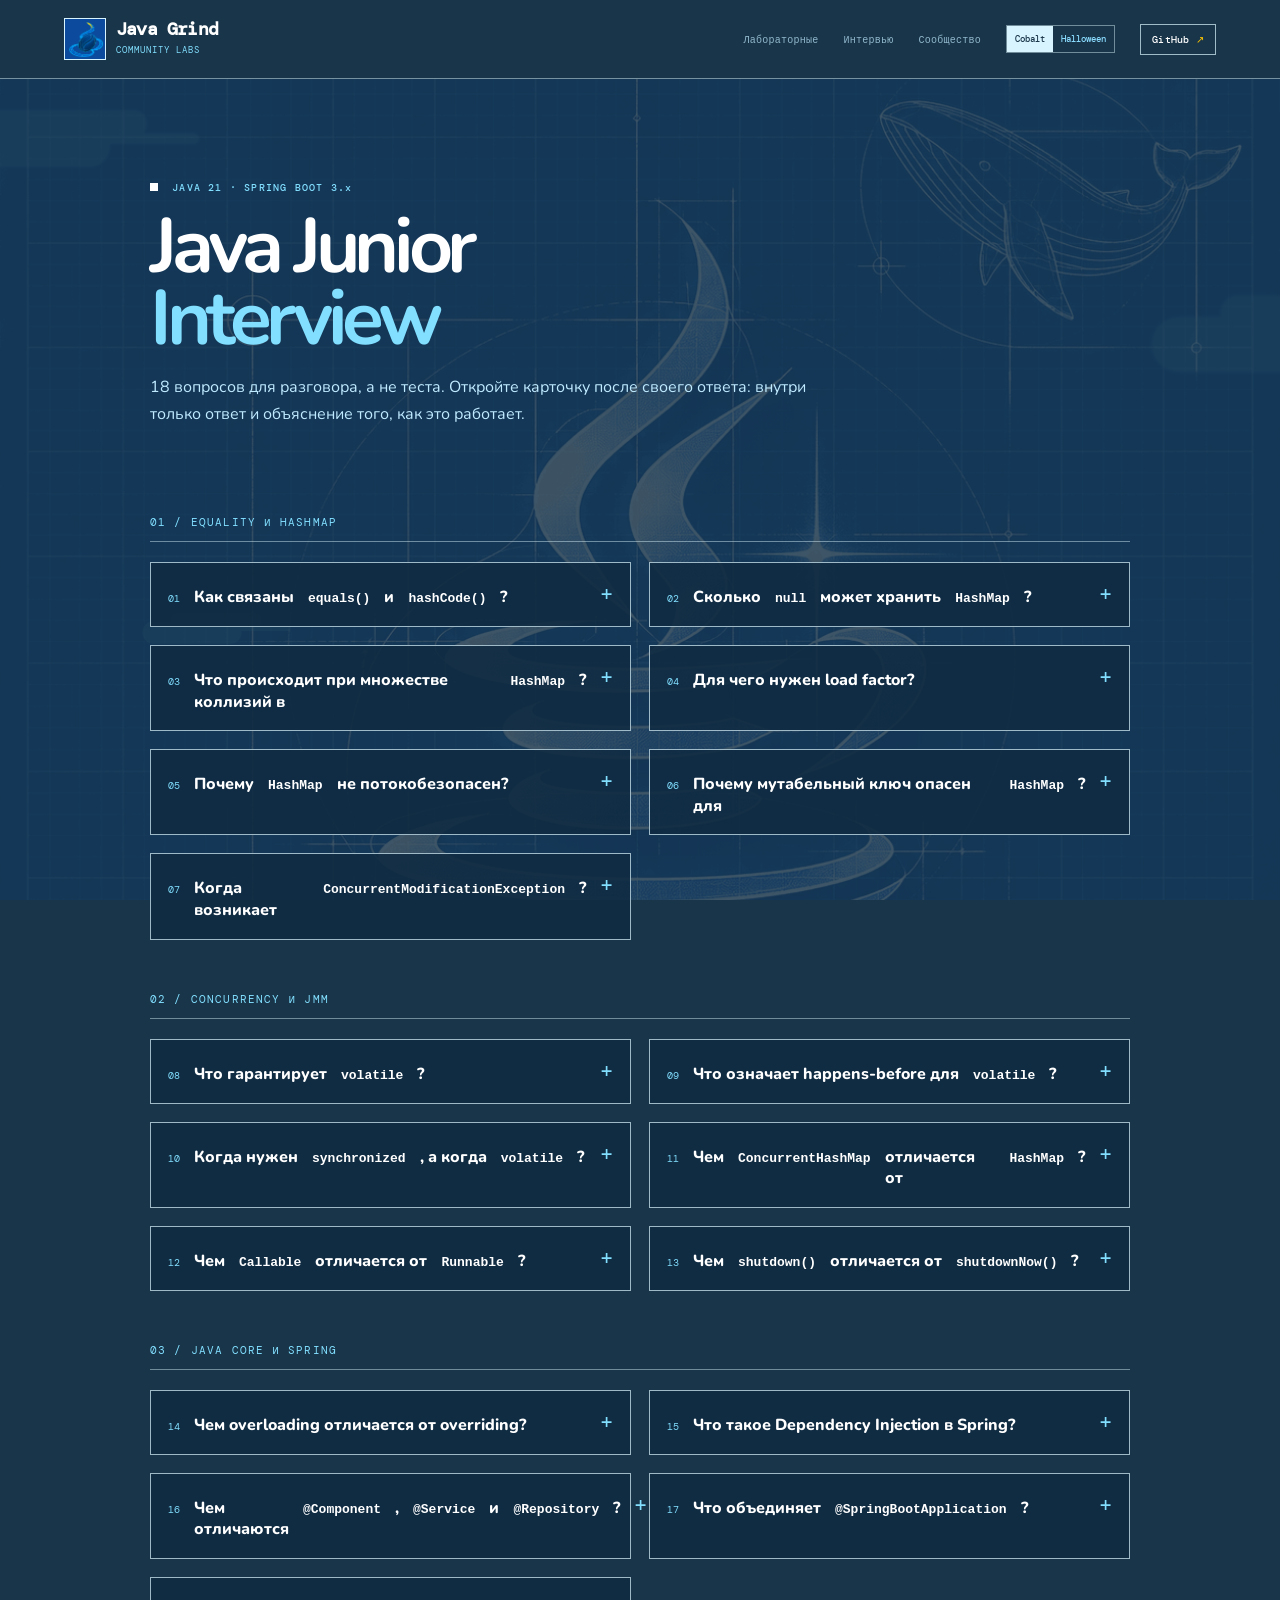
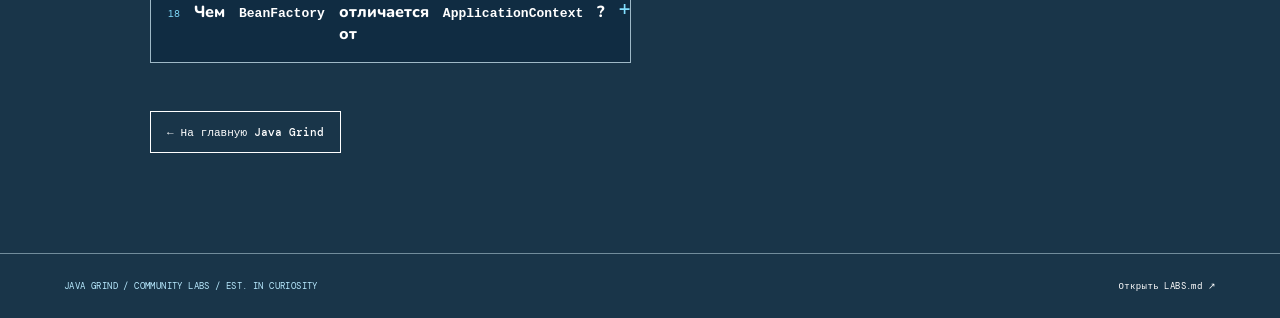
==== commit 872d6b33: "Spooky;5u" ====
--- a/web/interview.html
+++ b/web/interview.html
@@ -11,10 +11,10 @@
   <body class="sky-theme">
     <div class="sky-bg" aria-hidden="true"><i class="cloud cloud-one"></i><i class="cloud cloud-two"></i><i class="cloud cloud-three"></i></div>
     <header class="site-header">
-      <a class="brand" href="index.html" aria-label="Java Grind — на главную"><span class="brand-orb"><img src="assets/java-grind-mark-blueprint.png" alt="" /></span><span><b>Java</b> Grind<small>community labs</small></span></a>
+      <a class="brand" href="index.html" aria-label="Java Grind — на главную"><span class="brand-orb"><img data-brand-mark src="assets/java-grind-mark-blueprint.png" alt="" /></span><span><b>Java</b> Grind<small>community labs</small></span></a>
       <nav aria-label="Основная навигация">
         <a href="index.html#map">Лабораторные</a><a href="interview.html" aria-current="page">Интервью</a><a href="index.html#contribute">Сообщество</a>
-        <div class="theme-switch" role="group" aria-label="Цветовая схема сайта"><button type="button" data-theme="sky">Cobalt</button><button type="button" data-theme="cloud">Blueprint</button></div>
+        <div class="theme-switch" role="group" aria-label="Цветовая схема сайта"><button type="button" data-theme="sky">Cobalt</button><button type="button" data-theme="halloween">Halloween</button></div>
         <a class="github-link" href="https://github.com/Java-Grind" target="_blank" rel="noreferrer">GitHub <span>↗</span></a>
       </nav>
     </header>
--- a/web/styles.css
+++ b/web/styles.css
@@ -75,3 +75,13 @@
 .interview-preview { display:grid; grid-template-columns:minmax(0,1fr) minmax(280px,.9fr); gap:clamp(36px,8vw,125px); align-items:center; padding:clamp(72px,10vw,128px) clamp(20px,9vw,138px); border-top:1px solid rgba(220,246,255,.38); background:#0b4a9c; }.interview-preview h2 { margin:0; color:#fff; font-size:clamp(38px,4.4vw,64px); line-height:.92; letter-spacing:-.065em; }.interview-preview-copy { max-width:505px; color:#d8f4ff; font-size:16px; line-height:1.65; }.interview-tags { display:flex; flex-wrap:wrap; gap:8px; margin:25px 0; }.interview-tags span { padding:7px 9px; border:1px solid rgba(220,246,255,.75); color:#fff; font:10px var(--mono); }
 .interview-page { max-width:1120px; margin:auto; padding:clamp(58px,8vw,110px) clamp(20px,6vw,70px) 100px; }.interview-page .page-intro { max-width:760px; margin-bottom:54px; }.interview-page h1 { margin:0 0 20px; color:#fff; font-size:clamp(43px,6vw,78px); line-height:.93; letter-spacing:-.07em; }.interview-page h1 em { color:#82dfff; font-style:normal; }.interview-page .lead { max-width:680px; }.interview-grid { display:grid; grid-template-columns:repeat(2,minmax(0,1fr)); gap:18px; }.interview-group { grid-column:1 / -1; margin:34px 0 2px; padding-bottom:12px; border-bottom:1px solid rgba(220,246,255,.45); color:#82dfff; font:11px var(--mono); letter-spacing:1.15px; }.qa-card { border:1px solid rgba(220,246,255,.7); background:rgba(16,43,66,.87); }.qa-card summary { display:flex; gap:14px; align-items:baseline; padding:17px; color:#fff; cursor:pointer; font-weight:800; line-height:1.35; list-style:none; }.qa-card summary::-webkit-details-marker { display:none; }.qa-card summary::after { content:"+"; margin-left:auto; color:#82dfff; font:22px var(--mono); }.qa-card[open] summary::after { content:"−"; }.qa-number { flex:0 0 auto; color:#82dfff; font:10px var(--mono); }.qa-content { padding:0 17px 19px; border-top:1px solid rgba(220,246,255,.25); color:#d8f4ff; font-size:14px; line-height:1.65; }.qa-content p { margin:15px 0 0; }.qa-content strong { color:#fff; }.qa-content code { padding:2px 4px; background:#193549; color:#82dfff; font:12px var(--mono); }.interview-return { display:inline-flex; margin-top:48px; }
 @media (max-width:680px) { .interview-preview,.interview-grid { grid-template-columns:1fr; }.interview-page { padding-top:58px; }.interview-group { margin-top:24px; } }
+
+/* Halloween: a calm midnight lab, warm pumpkin signals, and a little spooky atmosphere. */
+.halloween-theme { --ink:#f4dfb2; --deep:#190e2a; --blue:#7854a8; --sky:#31194b; --cloud:#21102f; --cream:#160b24; --mint:#8ed3a1; --grass:#41704b; --peach:#f06a2a; --yellow:#ffb52a; --line:rgba(255,202,112,.25); color:#f6ead1; background:#160b24; }
+.halloween-theme .sky-bg { opacity:1; background:radial-gradient(circle at 76% 16%,rgba(255,205,111,.96) 0 3.7%,transparent 3.85%),radial-gradient(circle at 22% 76%,rgba(117,60,150,.34),transparent 26%),linear-gradient(154deg,#130820 0%,#27103a 47%,#4a1d39 100%); filter:none; }
+.halloween-theme .sky-bg::before { content:""; position:absolute; inset:0; background-image:radial-gradient(circle,rgba(255,235,184,.85) 0 1px,transparent 1.45px),radial-gradient(circle,rgba(255,235,184,.55) 0 1px,transparent 1.4px); background-position:12% 21%,62% 38%; background-size:87px 91px,131px 119px; opacity:.72; }
+.halloween-theme .cloud { display:none; }.halloween-theme .site-header { border-color:rgba(255,189,85,.38); background:rgba(22,11,36,.91); }.halloween-theme .brand { color:#fff3d7; }.halloween-theme .brand b { color:#ffb52a; }.halloween-theme .brand small { color:#d8a9ff; }.halloween-theme .brand-orb { border-color:#ffb52a; background:#2c1241; }.halloween-theme nav > a:not(.github-link) { color:#f3dfbe; }.halloween-theme nav > a:not(.github-link):hover { color:#ffb52a; }.halloween-theme .github-link,.halloween-theme .theme-switch { border-color:rgba(255,189,85,.57); background:#271137; color:#fff3d7; }.halloween-theme .github-link { box-shadow:none; }.halloween-theme .github-link span { color:#ffb52a; }.halloween-theme .theme-switch button { color:#d8a9ff; }.halloween-theme .theme-switch button.active { background:#ffb52a; color:#190e2a; }
+.halloween-theme .hero h1,.halloween-theme .section-intro h2,.halloween-theme .contribute h2,.halloween-theme .interview-preview h2,.halloween-theme .interview-page h1 { color:#fff3d7; }.halloween-theme .hero h1 em,.halloween-theme .section-intro em,.halloween-theme .contribute em,.halloween-theme .lab-detail h2 em,.halloween-theme .interview-page h1 em { color:#ff9d3b; }.halloween-theme .eyebrow { color:#d8a9ff; }.halloween-theme .eyebrow span { background:#ffb52a; }.halloween-theme .lead,.halloween-theme .free-note,.halloween-theme .section-intro > p:last-child,.halloween-theme .interview-preview-copy { color:#e6d3dc; }.halloween-theme .hero .lead,.halloween-theme .free-note { background:rgba(24,11,38,.74); }.halloween-theme .button { border-color:#ffbd55; }.halloween-theme .button-primary { background:#f06a2a; color:#190e2a; }.halloween-theme .button-primary span { color:#fff3d7; }.halloween-theme .button-quiet { background:#271137; color:#fff3d7; }.halloween-theme .free-note i { background:#8ed3a1; color:#190e2a; }
+.halloween-theme .mascot-scene { border-color:rgba(255,189,85,.7); background-color:#251039; background-image:linear-gradient(rgba(224,167,255,.1) 1px,transparent 1px),linear-gradient(90deg,rgba(224,167,255,.1) 1px,transparent 1px),radial-gradient(circle at 72% 25%,rgba(255,131,44,.3),transparent 27%); box-shadow:0 16px 40px rgba(0,0,0,.34); }.halloween-theme .mascot-scene::after { content:"JAVA GRIND / SPOOKY BUILD"; }.halloween-theme .window-title,.halloween-theme .map-window-title { border-color:rgba(255,189,85,.5); background:linear-gradient(90deg,#4b2057,#7b3154 65%,#cf592d); color:#fff3d7; }.halloween-theme .window-title span { background:#ffb52a; border-color:#fff3d7; }.halloween-theme .mascot { display:block; filter:drop-shadow(0 16px 18px rgba(0,0,0,.52)) sepia(.22) saturate(1.18); }.halloween-theme .mascot-label { display:block; border-color:#ffbd55; background:#251039; color:#e6d3dc; }.halloween-theme .mascot-label b { color:#ffb52a; }.halloween-theme .status-bar { border-color:rgba(255,189,85,.45); background:rgba(25,10,38,.89); color:#e6d3dc; }.halloween-theme .status-bar span:first-child { color:#8ed3a1; }
+.halloween-theme .map-section { border-color:rgba(255,189,85,.25); background:rgba(20,9,32,.92); }.halloween-theme .constellation { border-color:rgba(255,189,85,.72); background-color:#21102f; background-image:linear-gradient(rgba(223,162,255,.1) 1px,transparent 1px),linear-gradient(90deg,rgba(223,162,255,.1) 1px,transparent 1px); box-shadow:0 16px 40px rgba(0,0,0,.32); }.halloween-theme .route { stroke:#c58bea; }.halloween-theme .route-main { stroke:#ffb52a; }.halloween-theme .constellation.is-routed .route-draft { stroke:#8ed3a1; }.halloween-theme .lab-live { border-color:#ffb52a; background:linear-gradient(135deg,#572049,#291138); }.halloween-theme .node-icon,.halloween-theme .action-node span,.halloween-theme .map-toggle span { color:#ffb52a; }.halloween-theme .lab-live strong,.halloween-theme .action-node strong,.halloween-theme .map-toggle { color:#fff3d7; }.halloween-theme .lab-live small,.halloween-theme .action-node small { color:#e6d3dc; }.halloween-theme .status { border-color:#8ed3a1; color:#8ed3a1; }.halloween-theme .action-node { border-color:rgba(255,189,85,.64); background:#271137; }.halloween-theme .tiny-whale { color:#d8a9ff; }
+.halloween-theme .lab-detail { border-color:rgba(255,189,85,.28); background:linear-gradient(120deg,#28103b,#4c1f43 62%,#6e2b3f); }.halloween-theme .detail-label,.halloween-theme .lab-id span,.halloween-theme .text-link { color:#ffb52a; }.halloween-theme .lab-id,.halloween-theme .detail-copy { color:#f0dddf; }.halloween-theme .text-link { border-color:#ffb52a; }.halloween-theme .interview-preview,.halloween-theme .contribute { border-color:rgba(255,189,85,.28); background:#251039; }.halloween-theme .interview-tags span,.halloween-theme .steps span { border-color:rgba(255,189,85,.65); background:#291138; color:#fff3d7; }.halloween-theme .steps i { color:#ff9d3b; }.halloween-theme .qa-card { border-color:rgba(255,189,85,.54); background:rgba(39,17,55,.91); }.halloween-theme .qa-card summary,.halloween-theme .qa-content { color:#f6ead1; }.halloween-theme .qa-card summary::after,.halloween-theme .qa-number,.halloween-theme .interview-group { color:#ffb52a; }.halloween-theme .qa-content { border-color:rgba(255,189,85,.24); }.halloween-theme .qa-content code { background:#180b26; color:#ffcb71; }.halloween-theme footer { border-color:rgba(255,189,85,.34); background:#160b24; color:#e6d3dc; }.halloween-theme footer a { color:#ffb52a; }
